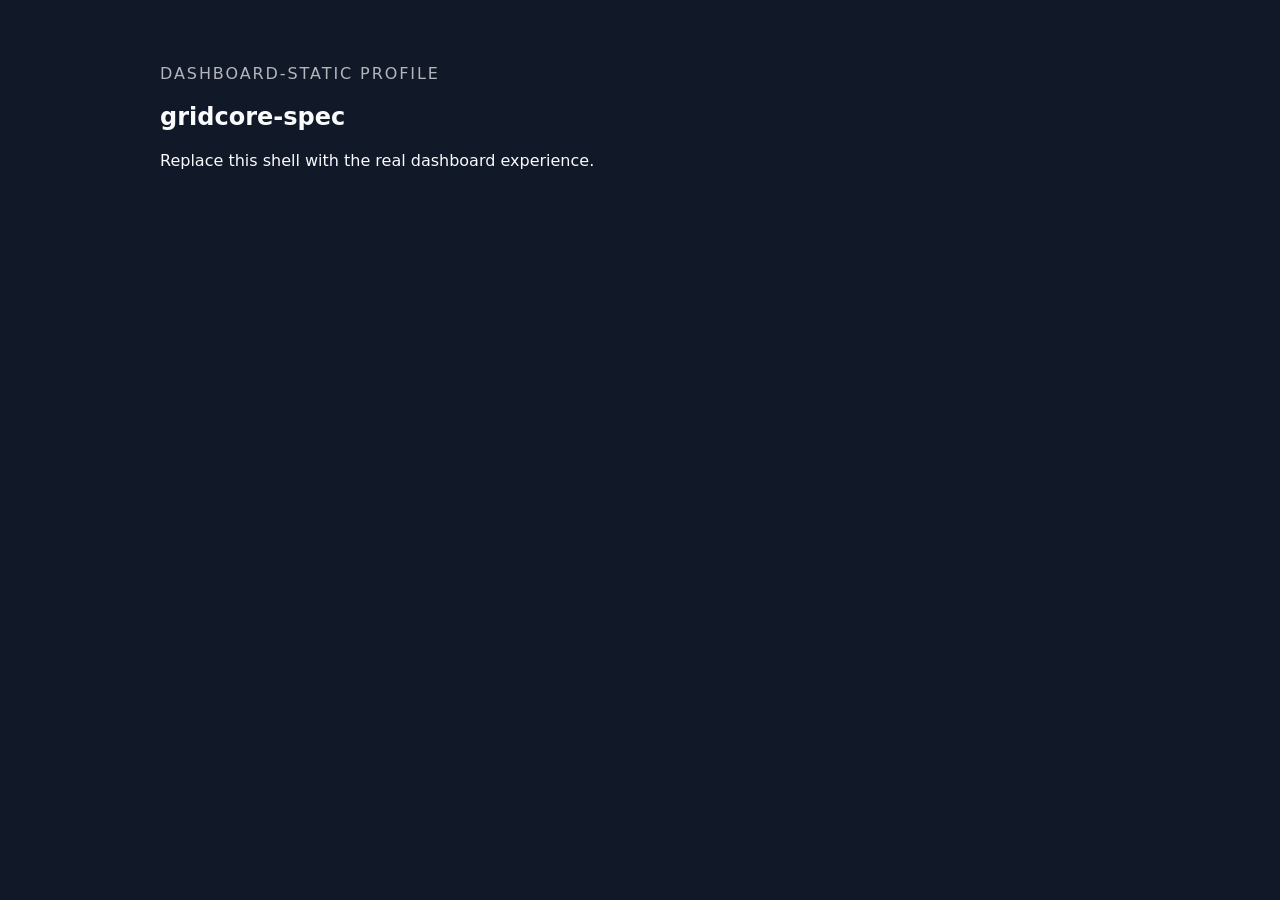
==== index.html @ 08f72eab "chore: initialize project from template Project: gridcore-spec Template: project-template (3-layer a" ====
<!DOCTYPE html>
<html lang="en">
<head>
  <meta charset="UTF-8">
  <meta name="viewport" content="width=device-width, initial-scale=1.0">
  <title>gridcore-spec</title>
  <link rel="stylesheet" href="style.css">
</head>
<body>
  <main class="shell">
    <section class="hero">
      <p class="eyebrow">dashboard-static profile</p>
      <h1>gridcore-spec</h1>
      <p class="summary">Replace this shell with the real dashboard experience.</p>
    </section>
  </main>
  <script type="module" src="src/app.js"></script>
</body>
</html>
---- style.css ----
:root {
  color-scheme: light dark;
  font-family: system-ui, sans-serif;
}

body {
  margin: 0;
  min-height: 100vh;
  background: #111827;
  color: #f9fafb;
}

.shell {
  max-width: 960px;
  margin: 0 auto;
  padding: 48px 24px;
}

.eyebrow {
  text-transform: uppercase;
  letter-spacing: 0.12em;
  opacity: 0.7;
}

.summary {
  max-width: 60ch;
}
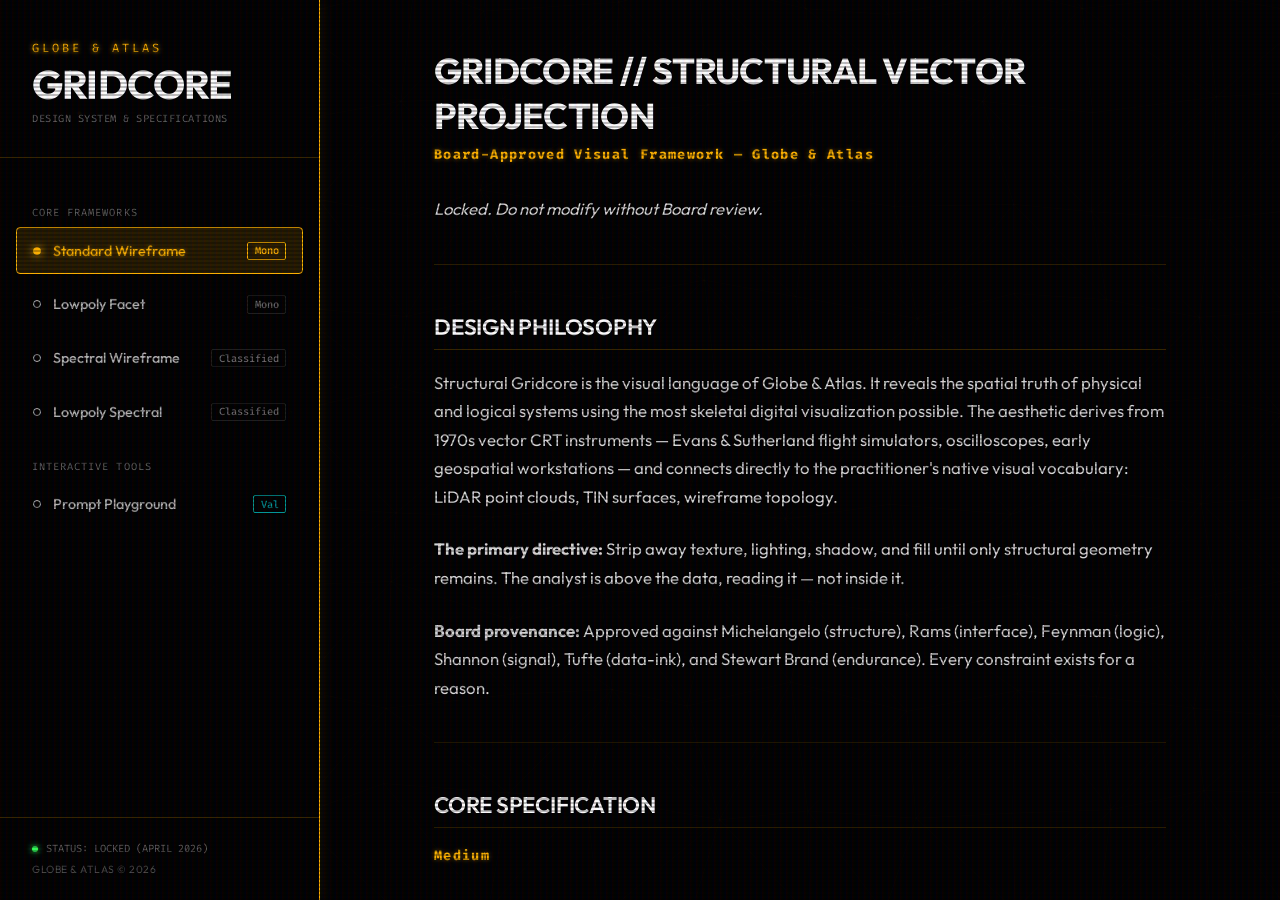
==== commit a5fd739b: "feat: implement Gridcore specifications viewer and interactive prompt playground" ====
--- a/index.html
+++ b/index.html
@@ -3,17 +3,139 @@
 <head>
   <meta charset="UTF-8">
   <meta name="viewport" content="width=device-width, initial-scale=1.0">
-  <title>gridcore-spec</title>
+  <title>Globe & Atlas — Gridcore Specifications</title>
+  <meta name="description" content="Official design ethos, projection models, color channel mapping, and vector-honest prompting specs for the Globe & Atlas Gridcore design language.">
+  <link rel="preconnect" href="https://fonts.googleapis.com">
+  <link rel="preconnect" href="https://fonts.gstatic.com" crossorigin>
+  <link href="https://fonts.googleapis.com/css2?family=Fira+Code:wght@400;500;600&family=Outfit:wght@300;400;500;600;700&display=swap" rel="stylesheet">
   <link rel="stylesheet" href="style.css">
 </head>
-<body>
-  <main class="shell">
-    <section class="hero">
-      <p class="eyebrow">dashboard-static profile</p>
-      <h1>gridcore-spec</h1>
-      <p class="summary">Replace this shell with the real dashboard experience.</p>
-    </section>
-  </main>
+<body class="gridcore-crt">
+  <!-- Interactive low-poly TIN background -->
+  <div class="vector-backdrop-wrap">
+    <svg id="vectorBackdrop" class="vector-backdrop" xmlns="http://www.w3.org/2000/svg" aria-hidden="true"></svg>
+  </div>
+
+  <div class="app-layout">
+    <!-- Sidebar Navigation -->
+    <aside class="sidebar" aria-label="Main Navigation">
+      <div class="sidebar-brand">
+        <span class="eyebrow-glowing">GLOBE & ATLAS</span>
+        <h1>GRIDCORE</h1>
+        <p class="brand-sub">DESIGN SYSTEM & SPECIFICATIONS</p>
+      </div>
+
+      <nav class="nav-menu" aria-label="Specifications Menu">
+        <div class="nav-section-title">CORE FRAMEWORKS</div>
+        <button class="nav-btn active" data-spec="standard" id="nav-standard">
+          <span class="indicator-dot"></span>
+          <span class="label">Standard Wireframe</span>
+          <span class="badge">Mono</span>
+        </button>
+        <button class="nav-btn" data-spec="lowpoly" id="nav-lowpoly">
+          <span class="indicator-dot"></span>
+          <span class="label">Lowpoly Facet</span>
+          <span class="badge">Mono</span>
+        </button>
+        <button class="nav-btn" data-spec="spectral" id="nav-spectral">
+          <span class="indicator-dot"></span>
+          <span class="label">Spectral Wireframe</span>
+          <span class="badge">Classified</span>
+        </button>
+        <button class="nav-btn" data-spec="lowpoly_spectral" id="nav-lowpoly-spectral">
+          <span class="indicator-dot"></span>
+          <span class="label">Lowpoly Spectral</span>
+          <span class="badge">Classified</span>
+        </button>
+
+        <div class="nav-section-title">INTERACTIVE TOOLS</div>
+        <button class="nav-btn" data-spec="playground" id="nav-playground">
+          <span class="indicator-dot"></span>
+          <span class="label">Prompt Playground</span>
+          <span class="badge secondary">Val</span>
+        </button>
+      </nav>
+
+      <div class="sidebar-footer">
+        <div class="system-status">
+          <span class="status-indicator active"></span>
+          <span class="status-text">STATUS: LOCKED (APRIL 2026)</span>
+        </div>
+        <p class="license">GLOBE & ATLAS © 2026</p>
+      </div>
+    </aside>
+
+    <!-- Main Content Area -->
+    <main class="content-viewport" id="mainContent" aria-live="polite">
+      <!-- Section template loaded dynamically by JavaScript -->
+      <article class="doc-viewer" id="docViewer">
+        <div class="doc-loading">INITIALIZING VECTOR BUFFER...</div>
+      </article>
+
+      <!-- Playground View (Hidden by default) -->
+      <section class="playground-viewer hidden" id="playgroundViewer">
+        <div class="playground-header">
+          <h2>PROMPT PLAYGROUND</h2>
+          <p class="subtitle">Validate your image generation prompts against Gridcore visual rules and constraints.</p>
+        </div>
+
+        <div class="playground-grid">
+          <!-- Editor Column -->
+          <div class="editor-pane">
+            <div class="pane-header">
+              <label for="promptInput">INPUT PROMPT</label>
+              <button class="action-btn-small" id="clearPromptBtn">CLEAR</button>
+            </div>
+            <textarea 
+              id="promptInput" 
+              placeholder="Paste or write your Gridcore prompt here...&#10;e.g., GRIDCORE // STRUCTURAL VECTOR PROJECTION&#10;SUBJECT: Watershed catchment basin..."
+            ></textarea>
+            <div class="templates-bar">
+              <span>Quick Templates:</span>
+              <button class="template-chip" data-template="standard">Standard</button>
+              <button class="template-chip" data-template="lowpoly">Lowpoly</button>
+              <button class="template-chip" data-template="spectral">Spectral</button>
+            </div>
+          </div>
+
+          <!-- Diagnostic Results Column -->
+          <div class="diagnostics-pane">
+            <div class="pane-header">
+              <h3>DIAGNOSTICS & TELEMETRY</h3>
+            </div>
+            <div class="score-card">
+              <div class="score-radial">
+                <svg viewBox="0 0 36 36" class="circular-chart">
+                  <path class="circle-bg" d="M18 2.0845 a 15.9155 15.9155 0 0 1 0 31.831 a 15.9155 15.9155 0 0 1 0 -31.831" />
+                  <path class="circle" id="scoreIndicator" stroke-dasharray="100, 100" d="M18 2.0845 a 15.9155 15.9155 0 0 1 0 31.831 a 15.9155 15.9155 0 0 1 0 -31.831" />
+                  <text x="18" y="20.35" class="percentage" id="scoreValue">100</text>
+                </svg>
+              </div>
+              <div class="score-meta">
+                <div class="status-label" id="validationResultLabel">COMPLIANT</div>
+                <div class="detected-mode" id="detectedModeLabel">MODE: STANDARD</div>
+              </div>
+            </div>
+
+            <div class="issues-list-section">
+              <h4>RULE VIOLATIONS & WARNINGS</h4>
+              <ul class="issues-list" id="issuesList">
+                <li class="no-issues">No violations detected. Ready for prompt execution.</li>
+              </ul>
+            </div>
+
+            <div class="checklist-section">
+              <h4>CONSTRAINT VERIFICATION TELEMETRY</h4>
+              <div class="telemetry-checks" id="telemetryChecks">
+                <!-- Loaded via JS -->
+              </div>
+            </div>
+          </div>
+        </div>
+      </section>
+    </main>
+  </div>
+
   <script type="module" src="src/app.js"></script>
 </body>
 </html>
--- a/style.css
+++ b/style.css
@@ -1,27 +1,680 @@
+/* ── DESIGN SYSTEM TOKENS ────────────────────────────────────────────────── */
 :root {
-  color-scheme: light dark;
-  font-family: system-ui, sans-serif;
-}
-
-body {
+  /* HSL Tailored Colors */
+  --bg-color: #000000;
+  
+  /* Phosphor-honest core palette */
+  --amber: #FFB300;
+  --amber-glow: rgba(255, 179, 0, 0.4);
+  --amber-dim: rgba(255, 179, 0, 0.15);
+  
+  --green: #33FF57;
+  --green-glow: rgba(51, 255, 87, 0.3);
+  
+  --cyan: #00FFFF;
+  --cyan-glow: rgba(0, 255, 255, 0.3);
+  
+  --red: #FF4500;
+  --red-glow: rgba(255, 69, 0, 0.3);
+  
+  --white: #FFFFFF;
+  --white-dim: rgba(255, 255, 255, 0.4);
+  
+  /* Typography */
+  --font-sans: 'Outfit', -apple-system, BlinkMacSystemFont, "Segoe UI", Roboto, Helvetica, Arial, sans-serif;
+  --font-mono: 'Fira Code', 'Courier New', Courier, monospace;
+  
+  /* Layout */
+  --sidebar-width: 320px;
+  --border-radius: 4px; /* Tight grid aligned */
+  --grid-line: 1px solid rgba(255, 179, 0, 0.2);
+}
+
+/* ── CRT OVERLAY EFFECTS ─────────────────────────────────────────────────── */
+body.gridcore-crt {
   margin: 0;
-  min-height: 100vh;
-  background: #111827;
-  color: #f9fafb;
-}
-
-.shell {
-  max-width: 960px;
+  padding: 0;
+  background-color: var(--bg-color);
+  color: var(--white);
+  font-family: var(--font-sans);
+  overflow-x: hidden;
+  height: 100vh;
+  display: flex;
+}
+
+/* Scanline / Flicker Retro-honest effect */
+body.gridcore-crt::before {
+  content: " ";
+  display: block;
+  position: fixed;
+  top: 0; left: 0; bottom: 0; right: 0;
+  background: linear-gradient(rgba(18, 16, 16, 0) 50%, rgba(0, 0, 0, 0.25) 50%), linear-gradient(90deg, rgba(255, 0, 0, 0.06), rgba(0, 255, 0, 0.02), rgba(0, 0, 255, 0.06));
+  z-index: 9999;
+  background-size: 100% 4px, 6px 100%;
+  pointer-events: none;
+}
+
+/* ── VECTOR GRID BACKDROP ────────────────────────────────────────────────── */
+.vector-backdrop-wrap {
+  position: fixed;
+  top: 0;
+  left: 0;
+  width: 100%;
+  height: 100%;
+  z-index: 1;
+  pointer-events: none;
+  overflow: hidden;
+}
+
+.vector-backdrop {
+  width: 100%;
+  height: 100%;
+  opacity: 0.25;
+  transition: opacity 1s ease;
+}
+
+/* ── LAYOUT ────────────────────────────────────────────────────────────── */
+.app-layout {
+  position: relative;
+  z-index: 10;
+  display: grid;
+  grid-template-columns: var(--sidebar-width) 1fr;
+  width: 100vw;
+  height: 100vh;
+}
+
+/* ── SIDEBAR & NAVIGATION ────────────────────────────────────────────────── */
+.sidebar {
+  background-color: rgba(0, 0, 0, 0.85);
+  border-right: 1px solid var(--amber);
+  box-shadow: 0 0 15px var(--amber-glow);
+  display: flex;
+  flex-direction: column;
+  height: 100%;
+  overflow-y: auto;
+  box-sizing: border-box;
+}
+
+.sidebar-brand {
+  padding: 2.5rem 2rem 2rem;
+  border-bottom: var(--grid-line);
+}
+
+.eyebrow-glowing {
+  font-family: var(--font-mono);
+  font-size: 0.75rem;
+  letter-spacing: 0.25em;
+  color: var(--amber);
+  text-shadow: 0 0 5px var(--amber);
+  display: block;
+  margin-bottom: 0.5rem;
+}
+
+.sidebar-brand h1 {
+  font-size: 2.5rem;
+  font-weight: 700;
+  margin: 0;
+  letter-spacing: -0.02em;
+  line-height: 1;
+}
+
+.brand-sub {
+  font-family: var(--font-mono);
+  font-size: 0.65rem;
+  color: var(--white-dim);
+  margin: 0.5rem 0 0;
+  letter-spacing: 0.05em;
+}
+
+.nav-menu {
+  padding: 1.5rem 1rem;
+  flex: 1;
+}
+
+.nav-section-title {
+  font-family: var(--font-mono);
+  font-size: 0.65rem;
+  color: var(--white-dim);
+  letter-spacing: 0.1em;
+  margin: 1.5rem 1rem 0.5rem;
+}
+
+.nav-btn {
+  width: 100%;
+  background: transparent;
+  border: 1px solid transparent;
+  color: rgba(255, 255, 255, 0.7);
+  padding: 0.85rem 1rem;
+  text-align: left;
+  font-family: var(--font-sans);
+  font-size: 0.9rem;
+  font-weight: 500;
+  cursor: pointer;
+  display: flex;
+  align-items: center;
+  border-radius: var(--border-radius);
+  transition: all 0.2s ease;
+  margin-bottom: 0.4rem;
+  box-sizing: border-box;
+}
+
+.nav-btn:hover {
+  background: var(--amber-dim);
+  color: var(--amber);
+  border-color: rgba(255, 179, 0, 0.3);
+}
+
+.nav-btn.active {
+  background: var(--amber-dim);
+  color: var(--amber);
+  border: 1px solid var(--amber);
+  text-shadow: 0 0 4px var(--amber-glow);
+}
+
+.indicator-dot {
+  width: 6px;
+  height: 6px;
+  background: transparent;
+  border: 1.5px solid currentColor;
+  border-radius: 50%;
+  margin-right: 0.75rem;
+  flex-shrink: 0;
+  transition: all 0.2s ease;
+}
+
+.nav-btn.active .indicator-dot {
+  background: var(--amber);
+  box-shadow: 0 0 8px var(--amber);
+}
+
+.nav-btn .badge {
+  font-family: var(--font-mono);
+  font-size: 0.65rem;
+  margin-left: auto;
+  border: 1px solid rgba(255, 255, 255, 0.2);
+  padding: 0.1rem 0.4rem;
+  border-radius: 2px;
+  opacity: 0.6;
+}
+
+.nav-btn.active .badge {
+  border-color: var(--amber);
+  color: var(--amber);
+  opacity: 1;
+}
+
+.nav-btn .badge.secondary {
+  border-color: var(--cyan);
+  color: var(--cyan);
+}
+
+.sidebar-footer {
+  padding: 1.5rem 2rem;
+  border-top: var(--grid-line);
+  background: rgba(0, 0, 0, 0.5);
+}
+
+.system-status {
+  display: flex;
+  align-items: center;
+  font-family: var(--font-mono);
+  font-size: 0.65rem;
+  color: var(--white-dim);
+  margin-bottom: 0.5rem;
+}
+
+.status-indicator {
+  width: 6px;
+  height: 6px;
+  border-radius: 50%;
+  margin-right: 0.5rem;
+}
+
+.status-indicator.active {
+  background: var(--green);
+  box-shadow: 0 0 6px var(--green);
+}
+
+.license {
+  font-size: 0.65rem;
+  color: rgba(255, 255, 255, 0.3);
+  margin: 0;
+  letter-spacing: 0.05em;
+}
+
+/* ── VIEWPORT CONTAINER ──────────────────────────────────────────────────── */
+.content-viewport {
+  height: 100%;
+  overflow-y: auto;
+  background: rgba(0, 0, 0, 0.75);
+  box-sizing: border-box;
+  display: flex;
+  flex-direction: column;
+}
+
+/* ── DOCUMENT VIEWER & MARKDOWN RENDERING ────────────────────────────────── */
+.doc-viewer {
+  padding: 3rem 4rem;
+  max-width: 860px;
   margin: 0 auto;
-  padding: 48px 24px;
-}
-
-.eyebrow {
-  text-transform: uppercase;
-  letter-spacing: 0.12em;
-  opacity: 0.7;
-}
-
-.summary {
-  max-width: 60ch;
-}
+  width: 100%;
+  box-sizing: border-box;
+}
+
+.doc-loading {
+  font-family: var(--font-mono);
+  color: var(--amber);
+  font-size: 1rem;
+  text-align: center;
+  margin-top: 5rem;
+  text-shadow: 0 0 5px var(--amber);
+  animation: breathe 2s infinite ease-in-out;
+}
+
+@keyframes breathe {
+  0%, 100% { opacity: 0.4; }
+  50% { opacity: 1; }
+}
+
+/* Styled Markdown Elements */
+.doc-viewer h1 {
+  font-size: 2.25rem;
+  font-weight: 700;
+  color: var(--white);
+  margin-top: 0;
+  margin-bottom: 0.5rem;
+  letter-spacing: -0.02em;
+}
+
+.doc-viewer h3 {
+  font-family: var(--font-mono);
+  font-size: 0.85rem;
+  color: var(--amber);
+  text-shadow: 0 0 5px var(--amber-glow);
+  margin-top: 0;
+  margin-bottom: 2rem;
+  letter-spacing: 0.1em;
+}
+
+.doc-viewer h2 {
+  font-size: 1.4rem;
+  font-weight: 600;
+  color: var(--white);
+  border-bottom: var(--grid-line);
+  padding-bottom: 0.5rem;
+  margin-top: 3rem;
+  margin-bottom: 1.2rem;
+  letter-spacing: -0.01em;
+}
+
+.doc-viewer hr {
+  border: 0;
+  height: 1px;
+  background: rgba(255, 179, 0, 0.15);
+  margin: 2.5rem 0;
+}
+
+.doc-viewer p {
+  line-height: 1.7;
+  color: rgba(255, 255, 255, 0.85);
+  margin-bottom: 1.5rem;
+  font-size: 1.05rem;
+}
+
+.doc-viewer blockquote {
+  border-left: 2px solid var(--amber);
+  margin: 1.5rem 0;
+  padding: 0.5rem 0 0.5rem 1.5rem;
+  color: var(--amber);
+  font-style: italic;
+  background: var(--amber-dim);
+}
+
+.doc-viewer ul {
+  padding-left: 1.5rem;
+  margin-bottom: 1.5rem;
+}
+
+.doc-viewer li {
+  line-height: 1.7;
+  margin-bottom: 0.5rem;
+  color: rgba(255, 255, 255, 0.85);
+  list-style-type: square;
+}
+
+/* Monospace text & code blocks */
+.doc-viewer code {
+  font-family: var(--font-mono);
+  font-size: 0.9rem;
+  color: var(--amber);
+  background: rgba(255, 179, 0, 0.08);
+  padding: 0.15rem 0.35rem;
+  border-radius: 2px;
+  border: 1px solid rgba(255, 179, 0, 0.15);
+}
+
+.doc-viewer pre {
+  background: #000000;
+  border: 1px solid rgba(255, 179, 0, 0.3);
+  padding: 1.5rem;
+  border-radius: var(--border-radius);
+  overflow-x: auto;
+  margin: 1.5rem 0;
+  box-shadow: inset 0 0 10px rgba(0, 0, 0, 0.9);
+}
+
+.doc-viewer pre code {
+  background: transparent;
+  border: 0;
+  padding: 0;
+  color: rgba(255, 255, 255, 0.9);
+  line-height: 1.5;
+  font-size: 0.85rem;
+}
+
+/* High fidelity custom styled tables for specs */
+.doc-viewer table {
+  width: 100%;
+  border-collapse: collapse;
+  margin: 2rem 0;
+  font-family: var(--font-mono);
+  font-size: 0.85rem;
+  border: 1px solid rgba(255, 179, 0, 0.25);
+}
+
+.doc-viewer th {
+  background: rgba(255, 179, 0, 0.1);
+  color: var(--amber);
+  text-align: left;
+  font-weight: 600;
+  padding: 0.75rem 1rem;
+  border-bottom: 1px solid rgba(255, 179, 0, 0.25);
+}
+
+.doc-viewer td {
+  padding: 0.75rem 1rem;
+  border-bottom: 1px solid rgba(255, 179, 0, 0.15);
+  color: rgba(255, 255, 255, 0.8);
+}
+
+.doc-viewer tr:hover td {
+  background: rgba(255, 179, 0, 0.03);
+  color: var(--amber);
+}
+
+/* ── PLAYGROUND LAYOUT ──────────────────────────────────────────────────── */
+.playground-viewer {
+  padding: 3rem;
+  box-sizing: border-box;
+  flex: 1;
+  display: flex;
+  flex-direction: column;
+}
+
+.playground-header {
+  margin-bottom: 2rem;
+}
+
+.playground-header h2 {
+  font-size: 1.8rem;
+  font-weight: 700;
+  margin: 0 0 0.5rem;
+  letter-spacing: -0.01em;
+}
+
+.playground-header .subtitle {
+  color: var(--white-dim);
+  margin: 0;
+  font-size: 0.95rem;
+}
+
+.playground-grid {
+  display: grid;
+  grid-template-columns: 1fr 420px;
+  gap: 2rem;
+  flex: 1;
+  min-height: 0; /* Enable children scrolling */
+}
+
+/* Editor Panel styling */
+.editor-pane {
+  display: flex;
+  flex-direction: column;
+  background: rgba(0, 0, 0, 0.6);
+  border: 1px solid rgba(255, 255, 255, 0.15);
+  border-radius: var(--border-radius);
+  overflow: hidden;
+}
+
+.pane-header {
+  display: flex;
+  justify-content: space-between;
+  align-items: center;
+  padding: 0.75rem 1.25rem;
+  background: rgba(255, 255, 255, 0.03);
+  border-bottom: 1px solid rgba(255, 255, 255, 0.15);
+  font-family: var(--font-mono);
+  font-size: 0.75rem;
+  letter-spacing: 0.05em;
+}
+
+.pane-header label, .pane-header h3 {
+  margin: 0;
+  font-weight: 600;
+  color: var(--white-dim);
+}
+
+.action-btn-small {
+  background: transparent;
+  border: 1px solid var(--white-dim);
+  color: var(--white);
+  font-family: var(--font-mono);
+  font-size: 0.65rem;
+  padding: 0.2rem 0.5rem;
+  cursor: pointer;
+  border-radius: 2px;
+  transition: all 0.15s ease;
+}
+
+.action-btn-small:hover {
+  border-color: var(--amber);
+  color: var(--amber);
+  background: var(--amber-dim);
+}
+
+#promptInput {
+  flex: 1;
+  background: transparent;
+  border: 0;
+  outline: none;
+  padding: 1.5rem;
+  color: var(--white);
+  font-family: var(--font-mono);
+  font-size: 0.9rem;
+  line-height: 1.6;
+  resize: none;
+  box-sizing: border-box;
+}
+
+.templates-bar {
+  padding: 1rem 1.5rem;
+  border-top: 1px solid rgba(255, 255, 255, 0.1);
+  display: flex;
+  align-items: center;
+  gap: 0.75rem;
+  font-size: 0.8rem;
+  color: var(--white-dim);
+}
+
+.template-chip {
+  background: rgba(255, 255, 255, 0.05);
+  border: 1px solid rgba(255, 255, 255, 0.15);
+  color: var(--white);
+  padding: 0.25rem 0.6rem;
+  border-radius: 2px;
+  cursor: pointer;
+  font-family: var(--font-mono);
+  font-size: 0.7rem;
+  transition: all 0.15s ease;
+}
+
+.template-chip:hover {
+  background: var(--amber-dim);
+  border-color: var(--amber);
+  color: var(--amber);
+}
+
+/* Diagnostics Pane styling */
+.diagnostics-pane {
+  display: flex;
+  flex-direction: column;
+  background: rgba(0, 0, 0, 0.6);
+  border: 1px solid rgba(255, 255, 255, 0.15);
+  border-radius: var(--border-radius);
+  padding: 1.5rem;
+  overflow-y: auto;
+}
+
+.score-card {
+  display: flex;
+  align-items: center;
+  gap: 1.5rem;
+  padding: 1.25rem;
+  background: rgba(255, 255, 255, 0.02);
+  border: 1px solid rgba(255, 255, 255, 0.08);
+  border-radius: var(--border-radius);
+  margin-bottom: 1.5rem;
+}
+
+.score-radial {
+  width: 72px;
+  height: 72px;
+}
+
+.circular-chart {
+  display: block;
+  max-height: 100%;
+  max-width: 100%;
+}
+
+.circle-bg {
+  fill: none;
+  stroke: rgba(255, 255, 255, 0.05);
+  stroke-width: 2.8;
+}
+
+.circle {
+  fill: none;
+  stroke: var(--amber);
+  stroke-width: 2.8;
+  stroke-linecap: round;
+  transition: stroke-dasharray 0.35s;
+}
+
+.percentage {
+  fill: var(--white);
+  font-family: var(--font-mono);
+  font-size: 0.55rem;
+  text-anchor: middle;
+  font-weight: 700;
+}
+
+.score-meta .status-label {
+  font-family: var(--font-mono);
+  font-size: 1.15rem;
+  font-weight: 700;
+  letter-spacing: 0.05em;
+  color: var(--amber);
+  text-shadow: 0 0 8px var(--amber-glow);
+}
+
+.score-meta .detected-mode {
+  font-family: var(--font-mono);
+  font-size: 0.7rem;
+  color: var(--white-dim);
+  margin-top: 0.25rem;
+}
+
+.issues-list-section h4, .checklist-section h4 {
+  font-family: var(--font-mono);
+  font-size: 0.7rem;
+  color: var(--white-dim);
+  letter-spacing: 0.05em;
+  margin: 1.5rem 0 0.75rem;
+  border-bottom: 1px solid rgba(255, 255, 255, 0.08);
+  padding-bottom: 0.25rem;
+}
+
+.issues-list {
+  list-style: none;
+  padding: 0;
+  margin: 0;
+}
+
+.issues-list li {
+  padding: 0.75rem 1rem;
+  border-radius: var(--border-radius);
+  font-size: 0.85rem;
+  margin-bottom: 0.5rem;
+  line-height: 1.5;
+}
+
+.issues-list li.violation {
+  background: rgba(255, 69, 0, 0.1);
+  border-left: 3px solid var(--red);
+  color: rgba(255, 120, 80, 0.95);
+}
+
+.issues-list li.no-issues {
+  background: rgba(51, 255, 87, 0.05);
+  border: 1px solid rgba(51, 255, 87, 0.15);
+  color: var(--green);
+  text-align: center;
+  font-family: var(--font-mono);
+}
+
+.telemetry-checks {
+  display: flex;
+  flex-direction: column;
+  gap: 0.5rem;
+}
+
+.telemetry-row {
+  display: flex;
+  justify-content: space-between;
+  align-items: center;
+  padding: 0.5rem 0.75rem;
+  background: rgba(255, 255, 255, 0.02);
+  border-radius: 2px;
+  font-family: var(--font-mono);
+  font-size: 0.75rem;
+}
+
+.telemetry-row.pass .telemetry-status {
+  color: var(--green);
+}
+
+.telemetry-row.fail .telemetry-status {
+  color: var(--red);
+}
+
+/* Helper Utilities */
+.hidden {
+  display: none !important;
+}
+
+/* Responsive Overrides */
+@media (max-width: 1024px) {
+  .app-layout {
+    grid-template-columns: 1fr;
+    grid-template-rows: auto 1fr;
+  }
+  .sidebar {
+    height: auto;
+    border-right: 0;
+    border-bottom: 1px solid var(--amber);
+  }
+  .playground-grid {
+    grid-template-columns: 1fr;
+  }
+}
